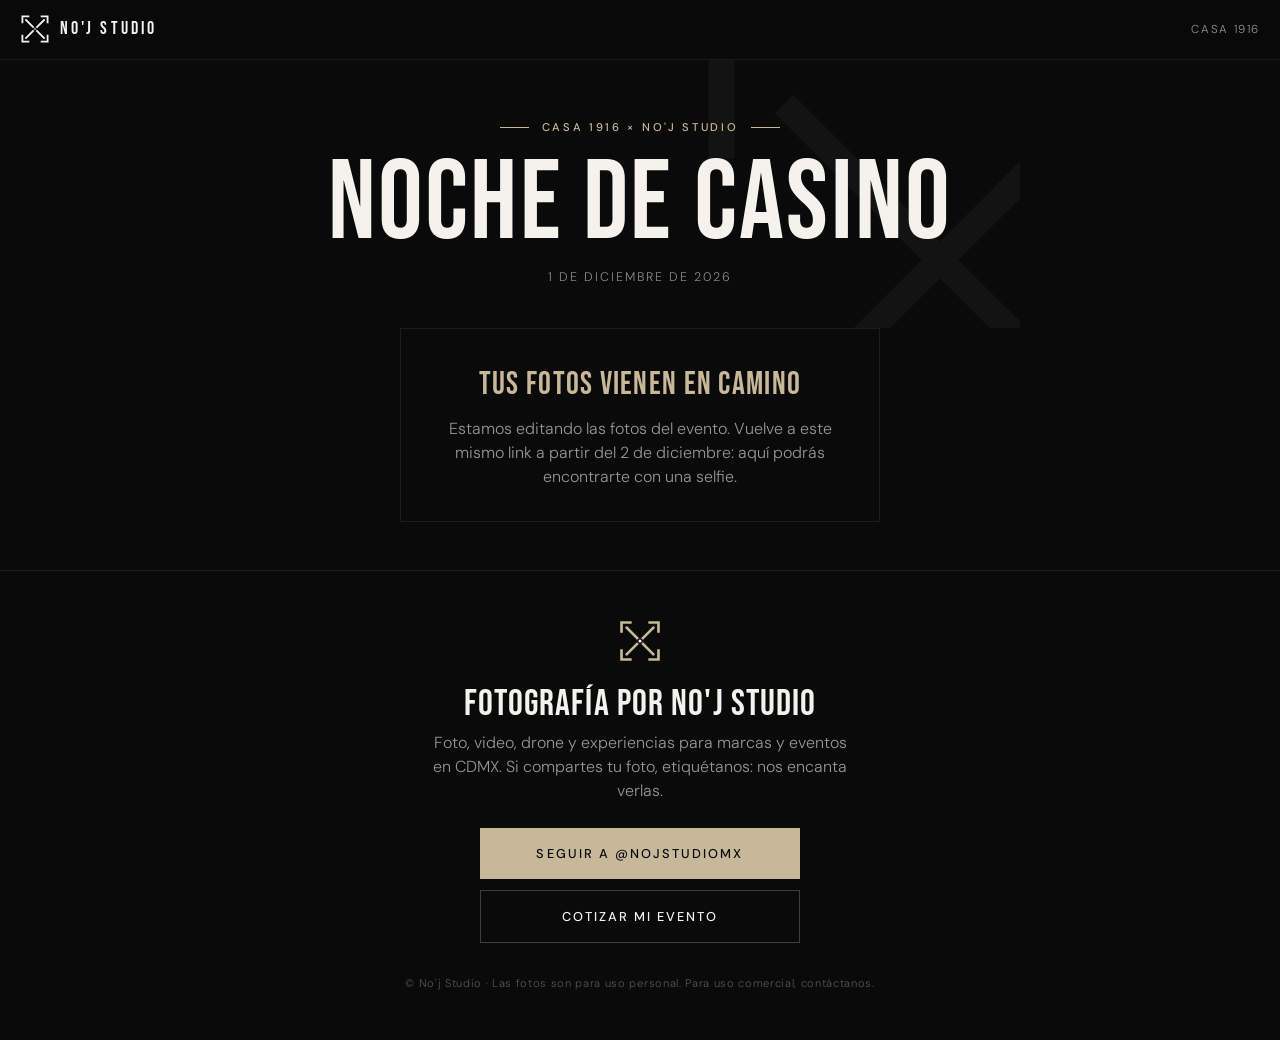
==== casa1916-casino/index.html @ 5e6399d9 "Galería Casa 1916 · Noche de Casino: búsqueda por selfie Co-Authored-By: Claude Opus 5.5 <noreply@an" ====
<!DOCTYPE html>
<html lang="es">
<head>
<meta charset="utf-8">
<meta name="viewport" content="width=device-width,initial-scale=1,viewport-fit=cover">
<meta name="theme-color" content="#0a0a0a">
<meta name="robots" content="noindex">
<title>Casa 1916 · Noche de Casino · Fotos</title>
<meta name="description" content="Encuentra tus fotos del evento con una selfie. Fotografía por No'j Studio.">
<meta property="og:title" content="Casa 1916 · Noche de Casino — Encuentra tus fotos">
<meta property="og:description" content="Tómate una selfie y descarga todas las fotos donde apareces.">
<link rel="stylesheet" href="../_lib/fonts/fonts.css">
<script src="config.js"></script>
<style>
:root{--black:#0a0a0a;--white:#f4f2ed;--gray:#8a8a8a;--dim:rgba(244,242,237,.6);--accent:#6fbdaa;--accent2:#c8b89a;--line:rgba(255,255,255,.08)}
*{box-sizing:border-box;margin:0;padding:0;-webkit-tap-highlight-color:transparent}
html{scroll-behavior:smooth}
body{background:var(--black);color:var(--white);font-family:'DM Sans',sans-serif;font-weight:300;line-height:1.5;min-height:100vh;overflow-x:hidden}
a{color:inherit}
.bebas{font-family:'Bebas Neue',sans-serif;font-weight:400}
nav{position:sticky;top:0;z-index:20;display:flex;align-items:center;justify-content:space-between;padding:.9rem 1.25rem;padding-top:max(.9rem,env(safe-area-inset-top));background:rgba(10,10,10,.86);backdrop-filter:blur(12px);-webkit-backdrop-filter:blur(12px);border-bottom:1px solid var(--line)}
.marca{display:flex;align-items:center;gap:.6rem;text-decoration:none}
.marca b{font-family:'Bebas Neue';font-weight:400;font-size:1.1rem;letter-spacing:.18em}
.cliente{display:flex;align-items:center;gap:.55rem;color:var(--dim);font-size:.72rem;letter-spacing:.14em;text-transform:uppercase;max-width:50%}
.cliente img{max-height:28px;max-width:120px;object-fit:contain}
.cliente span{white-space:nowrap;overflow:hidden;text-overflow:ellipsis}

/* HERO */
.hero{position:relative;padding:3.2rem 1.4rem 2.6rem;max-width:760px;margin:0 auto;text-align:center}
.marcas-agua{position:absolute;inset:0;overflow:hidden;pointer-events:none;z-index:-1}
.marcas-agua svg{position:absolute;width:520px;right:-180px;top:-60px;opacity:.035}
.eyebrow{display:inline-flex;align-items:center;gap:.8rem;color:var(--accent);font-size:.7rem;font-weight:500;letter-spacing:.24em;text-transform:uppercase}
.eyebrow::before,.eyebrow::after{content:'';width:1.8rem;height:1px;background:var(--accent)}
h1{font-family:'Bebas Neue';font-weight:400;font-size:clamp(3.4rem,15vw,7rem);line-height:.92;letter-spacing:.02em;margin:1.1rem 0 .7rem}
.meta{color:var(--gray);font-size:.78rem;letter-spacing:.16em;text-transform:uppercase}
.sub{font-size:1.08rem;color:var(--dim);margin:1.8rem auto 1.6rem;max-width:430px}
.acciones{display:flex;flex-direction:column;gap:.7rem;max-width:360px;margin:0 auto}
.btn{appearance:none;border:0;cursor:pointer;display:flex;align-items:center;justify-content:center;gap:.6rem;padding:1.05rem 1.4rem;font:500 .8rem 'DM Sans';letter-spacing:.16em;text-transform:uppercase;text-decoration:none;transition:background .2s,opacity .2s}
.btn-p{background:var(--accent);color:var(--black)}
.btn-p:active{opacity:.85}
.btn-s{background:transparent;color:var(--white);border:1px solid rgba(244,242,237,.22)}
.btn svg{width:18px;height:18px;flex:none}
.privado{display:flex;gap:.5rem;justify-content:center;align-items:flex-start;color:var(--gray);font-size:.76rem;margin:1.2rem auto 0;max-width:300px;text-align:left}.privado svg{flex:none;margin-top:3px}
.ver-todas{display:inline-block;margin-top:1.6rem;color:var(--dim);font-size:.78rem;letter-spacing:.14em;text-transform:uppercase;text-decoration:none;border-bottom:1px solid rgba(244,242,237,.25);padding-bottom:2px}

/* ESPERA */
.espera{max-width:480px;margin:0 auto 3rem;padding:2rem 1.6rem;border:1px solid var(--line);text-align:center}
.espera .bebas{font-size:2rem;letter-spacing:.04em;color:var(--accent)}
.espera p{color:var(--dim);margin-top:.5rem}

/* ESTADO */
.estado{display:none;flex-direction:column;align-items:center;gap:1.1rem;padding:3rem 1.4rem;text-align:center}
.estado.on{display:flex}
.estado img{width:120px;height:120px;object-fit:cover;border-radius:50%;border:1px solid var(--line)}
.scan{position:relative;width:120px;height:120px}
.scan::after{content:'';position:absolute;left:-6px;right:-6px;height:2px;background:var(--accent);box-shadow:0 0 14px var(--accent);animation:scan 1.4s ease-in-out infinite alternate;top:0}
@keyframes scan{to{top:100%}}
.estado p{color:var(--dim);font-size:.92rem}

/* SECCIONES / GRID */
section.bloque{padding:2rem 0 2.6rem;border-top:1px solid var(--line)}
.cab{display:flex;justify-content:space-between;align-items:flex-end;gap:1rem;padding:0 1.25rem 1.1rem;max-width:1400px;margin:0 auto}
.cab h2{font-family:'Bebas Neue';font-weight:400;font-size:2.2rem;letter-spacing:.03em;line-height:1}
.cab small{display:block;color:var(--gray);font-size:.72rem;letter-spacing:.16em;text-transform:uppercase;margin-bottom:.35rem}
.grid{display:grid;grid-template-columns:repeat(2,1fr);gap:3px;max-width:1400px;margin:0 auto}
@media(min-width:700px){.grid{grid-template-columns:repeat(3,1fr)}}
@media(min-width:1050px){.grid{grid-template-columns:repeat(4,1fr);padding:0 1.25rem}}
.grid button{position:relative;border:0;padding:0;background:#151515;aspect-ratio:4/5;overflow:hidden;cursor:zoom-in;display:block}
.grid img{width:100%;height:100%;object-fit:cover;display:block;opacity:0;transition:opacity .4s,transform .6s}
.grid img.ok{opacity:1}
.grid button:hover img{transform:scale(1.03)}
.pie-res{display:flex;flex-wrap:wrap;gap:.7rem;justify-content:center;padding:1.4rem 1.25rem 0}
.pie-res .btn{min-width:220px}
.vacio{padding:1rem 1.4rem 0;max-width:520px;margin:0 auto;text-align:center;color:var(--dim)}
.vacio ul{list-style:none;margin:1rem 0 1.4rem;color:var(--gray);font-size:.9rem}
.vacio li::before{content:'— ';color:var(--accent)}
#mas{display:block;margin:1.4rem auto 0}

/* LIGHTBOX */
.lb{position:fixed;inset:0;z-index:50;background:#060606;display:none;flex-direction:column}
.lb.on{display:flex}
.lb-top{display:flex;justify-content:space-between;align-items:center;padding:.9rem 1.1rem;padding-top:max(.9rem,env(safe-area-inset-top));color:var(--gray);font-size:.75rem;letter-spacing:.16em}
.lb-x{background:none;border:0;color:var(--white);font-size:1.9rem;line-height:1;cursor:pointer;padding:.2rem .5rem}
.lb-img{flex:1;display:flex;align-items:center;justify-content:center;min-height:0;position:relative;touch-action:pan-y}
.lb-img img{max-width:100%;max-height:100%;object-fit:contain;user-select:none;-webkit-user-drag:none}
.lb-nav{position:absolute;top:50%;transform:translateY(-50%);background:rgba(0,0,0,.4);border:0;color:var(--white);width:46px;height:64px;font-size:1.6rem;cursor:pointer;display:none}
@media(hover:hover){.lb-nav{display:block}}
.lb-prev{left:0}.lb-next{right:0}
.lb-bot{display:flex;gap:.6rem;padding:1rem 1.1rem;padding-bottom:max(1rem,env(safe-area-inset-bottom));justify-content:center}
.lb-bot .btn{flex:1;max-width:260px}

/* FOOTER */
footer{border-top:1px solid var(--line);padding:3rem 1.4rem calc(3rem + env(safe-area-inset-bottom));text-align:center}
footer .bebas{font-size:2.3rem;letter-spacing:.03em;line-height:1;margin:1rem 0 .5rem}
footer p{color:var(--dim);max-width:420px;margin:0 auto 1.6rem}
footer .acciones{max-width:320px}
footer .legal{color:#555;font-size:.7rem;margin-top:2rem;letter-spacing:.06em}

.toast{position:fixed;left:50%;bottom:calc(1.2rem + env(safe-area-inset-bottom));transform:translate(-50%,calc(100% + 4rem));visibility:hidden;background:var(--white);color:var(--black);padding:.85rem 1.2rem;font-size:.86rem;z-index:60;transition:transform .35s;max-width:calc(100% - 2rem);text-align:center;box-shadow:0 8px 30px rgba(0,0,0,.4)}
.toast.on{transform:translate(-50%,0);visibility:visible}
[hidden]{display:none!important}
</style>
</head>
<body>

<nav>
  <a class="marca" id="lnkSitio" href="#">
    <svg width="30" height="30" viewBox="0 0 100 100" aria-hidden="true"><g stroke="#f4f2ed" stroke-width="6" stroke-linecap="square" fill="none"><polyline points="8,28 8,8 28,8"/><polyline points="72,8 92,8 92,28"/><polyline points="92,72 92,92 72,92"/><polyline points="28,92 8,92 8,72"/></g><line x1="20" y1="20" x2="80" y2="80" stroke="#f4f2ed" stroke-width="6" stroke-linecap="square"/><line x1="80" y1="20" x2="20" y2="80" stroke="#f4f2ed" stroke-width="6" stroke-linecap="square"/><circle cx="50" cy="50" r="6.5" fill="#0a0a0a"/><circle cx="50" cy="50" r="3.5" fill="#6fbdaa"/></svg>
    <b>NO'J STUDIO</b>
  </a>
  <div class="cliente" id="navCliente"></div>
</nav>

<header class="hero" id="inicio">
  <div class="marcas-agua"><svg viewBox="0 0 100 100"><g stroke="#fff" stroke-width="5" stroke-linecap="square" fill="none"><polyline points="8,28 8,8 28,8"/><polyline points="72,8 92,8 92,28"/><polyline points="92,72 92,92 72,92"/><polyline points="28,92 8,92 8,72"/></g><line x1="20" y1="20" x2="80" y2="80" stroke="#fff" stroke-width="5"/><line x1="80" y1="20" x2="20" y2="80" stroke="#fff" stroke-width="5"/></svg></div>
  <div class="eyebrow" id="eyebrow">Galería del evento</div>
  <h1 id="titulo">Alfombra Roja</h1>
  <div class="meta" id="meta"></div>

  <div id="bloqueBuscar">
    <p class="sub">Tómate una selfie y te mostramos todas las fotos donde apareces, listas para guardar.</p>
    <div class="acciones">
      <button class="btn btn-p" id="btnSelfie">
        <svg viewBox="0 0 24 24" fill="none" stroke="currentColor" stroke-width="1.8"><path d="M23 19a2 2 0 01-2 2H3a2 2 0 01-2-2V8a2 2 0 012-2h4l2-3h6l2 3h4a2 2 0 012 2z"/><circle cx="12" cy="13" r="4"/></svg>
        Tomarme una selfie
      </button>
      <button class="btn btn-s" id="btnSubir">Subir una foto mía</button>
    </div>
    <input type="file" id="inSelfie" accept="image/*" capture="user" hidden>
    <input type="file" id="inSubir" accept="image/*" hidden>
    <div class="privado">
      <svg width="14" height="14" viewBox="0 0 24 24" fill="none" stroke="currentColor" stroke-width="2"><rect x="3" y="11" width="18" height="11" rx="2"/><path d="M7 11V7a5 5 0 0110 0v4"/></svg>
      Tu selfie se analiza en tu teléfono. No se sube ni se guarda.
    </div>
    <a class="ver-todas" href="#todas" id="lnkTodas">Ver todas las fotos</a>
  </div>
</header>

<div class="espera" id="espera" hidden>
  <div class="bebas">Tus fotos vienen en camino</div>
  <p id="esperaTxt">Estamos editando las fotos del evento. Vuelve a este mismo link a partir del día indicado: aquí podrás encontrarte con una selfie.</p>
</div>

<div class="estado" id="estado">
  <div class="scan"><img id="miniSelfie" alt=""></div>
  <p id="estadoTxt">Cargando…</p>
</div>

<section class="bloque" id="resultados" hidden>
  <div class="cab"><div><small id="resSub">Resultado</small><h2 id="resTit">Tus fotos</h2></div></div>
  <div class="grid" id="gridRes"></div>
  <div class="vacio" id="resVacio" hidden>
    <p>No encontramos coincidencias claras. Prueba otra selfie:</p>
    <ul><li>De frente y con buena luz</li><li>Sin lentes de sol ni cubrebocas</li><li>Solo tu cara, sin otras personas</li></ul>
  </div>
  <div class="pie-res">
    <button class="btn btn-p" id="btnTodasMias" hidden>Guardar todas mis fotos</button>
    <button class="btn btn-s" id="btnOtra">Probar con otra selfie</button>
  </div>
  <div id="bloquePosibles" hidden style="margin-top:2.6rem">
    <div class="cab"><div><small>Revisa estas también</small><h2>¿También eres tú?</h2></div></div>
    <div class="grid" id="gridPos"></div>
  </div>
</section>

<section class="bloque" id="todas" hidden>
  <div class="cab"><div><small id="todasSub">Galería completa</small><h2>Todas las fotos</h2></div></div>
  <div class="grid" id="gridTodas"></div>
  <button class="btn btn-s" id="mas" hidden>Cargar más</button>
</section>

<footer>
  <svg width="44" height="44" viewBox="0 0 100 100" aria-hidden="true"><g style="stroke:var(--accent)" stroke-width="6" stroke-linecap="square" fill="none"><polyline points="8,28 8,8 28,8"/><polyline points="72,8 92,8 92,28"/><polyline points="92,72 92,92 72,92"/><polyline points="28,92 8,92 8,72"/></g><line x1="20" y1="20" x2="80" y2="80" style="stroke:var(--accent)" stroke-width="6" stroke-linecap="square"/><line x1="80" y1="20" x2="20" y2="80" style="stroke:var(--accent)" stroke-width="6" stroke-linecap="square"/><circle cx="50" cy="50" r="6.5" fill="#0a0a0a"/><circle cx="50" cy="50" r="3.5" fill="#f4f2ed"/></svg>
  <div class="bebas">Fotografía por No'j Studio</div>
  <p>Foto, video, drone y experiencias para marcas y eventos en CDMX. Si compartes tu foto, etiquétanos: nos encanta verlas.</p>
  <div class="acciones">
    <a class="btn btn-p" id="lnkIg" target="_blank" rel="noopener">Seguir en Instagram</a>
    <a class="btn btn-s" id="lnkWa" target="_blank" rel="noopener">Cotizar mi evento</a>
  </div>
  <div class="legal">© No'j Studio · Las fotos son para uso personal. Para uso comercial, contáctanos.</div>
</footer>

<div class="lb" id="lb" role="dialog" aria-modal="true">
  <div class="lb-top"><span id="lbCont"></span><button class="lb-x" id="lbX" aria-label="Cerrar">×</button></div>
  <div class="lb-img" id="lbArea">
    <img id="lbImg" alt="">
    <button class="lb-nav lb-prev" id="lbPrev" aria-label="Anterior">‹</button>
    <button class="lb-nav lb-next" id="lbNext" aria-label="Siguiente">›</button>
  </div>
  <div class="lb-bot">
    <button class="btn btn-p" id="lbGuardar">
      <svg viewBox="0 0 24 24" fill="none" stroke="currentColor" stroke-width="1.8"><path d="M21 15v4a2 2 0 01-2 2H5a2 2 0 01-2-2v-4"/><polyline points="7 10 12 15 17 10"/><line x1="12" y1="15" x2="12" y2="3"/></svg>
      Guardar foto
    </button>
  </div>
</div>

<div class="toast" id="toast"></div>

<script src="../_lib/face-api.js" defer></script>
<script src="../_lib/rostros.js" defer></script>
<script>
const C = window.GALERIA || {};
const $ = id => document.getElementById(id);
let FOTOS = [], ROSTROS = null, lista = [], pos = 0;
const blobs = new Map();
const esMovil = /Android|iPhone|iPad|iPod/i.test(navigator.userAgent) || (navigator.maxTouchPoints > 1 && /Mac/.test(navigator.userAgent));

/* ---------- Marca ---------- */
if (C.acento) { document.documentElement.style.setProperty('--accent', C.acento); }
document.title = `${C.evento || 'Galería'} · Fotos · No'j Studio`;
$('titulo').textContent = C.evento || 'Galería';
$('eyebrow').textContent = C.cliente ? `${C.cliente} × No'j Studio` : "Galería · No'j Studio";
$('meta').textContent = [C.fecha, C.lugar, C.hashtag].filter(Boolean).join('  ·  ');
$('navCliente').innerHTML = C.logoCliente ? `<img src="${C.logoCliente}" alt="${C.cliente || ''}">` : `<span>${C.cliente || ''}</span>`;
$('lnkSitio').href = C.sitio || '#';
$('lnkIg').href = `https://instagram.com/${C.instagram || 'nojstudiomx'}`;
$('lnkIg').textContent = `Seguir a @${C.instagram || 'nojstudiomx'}`;
$('lnkWa').href = `https://wa.me/${C.whatsapp || ''}?text=${encodeURIComponent(`Hola No'j, vi la galería de ${C.evento || 'un evento'} y quiero cotizar cobertura para mi evento.`)}`;
if (C.disponibleDesde) $('esperaTxt').textContent = `Estamos editando las fotos del evento. Vuelve a este mismo link a partir del ${C.disponibleDesde}: aquí podrás encontrarte con una selfie.`;

const url = f => 'fotos/web/' + f.f, mini = f => 'fotos/thumb/' + f.f;
function toast(t, ms = 3800) { const e = $('toast'); e.textContent = t; e.classList.add('on'); clearTimeout(e._t); e._t = setTimeout(() => e.classList.remove('on'), ms); }

/* ---------- Datos ---------- */
fetch('data/fotos.json', { cache: 'no-cache' }).then(r => r.ok ? r.json() : { fotos: [] }).catch(() => ({ fotos: [] })).then(d => {
  FOTOS = (d.fotos || []).map((f, i) => ({ ...f, i }));
  FOTOS.sort((a, b) => a.f.localeCompare(b.f, undefined, { numeric: true }));
  if (!FOTOS.length) { $('bloqueBuscar').hidden = true; $('espera').hidden = false; return; }
  $('todasSub').textContent = `${FOTOS.length} fotos`;
  $('lnkTodas').textContent = `Ver todas las fotos (${FOTOS.length})`;
  $('todas').hidden = false; pintarTodas();
  // precarga en segundo plano del índice y modelos para que la búsqueda sea inmediata
  const pre = () => { cargarRostros(); window.Rostros && Rostros.cargar(['tinyFaceDetector', 'faceLandmark68Net', 'faceRecognitionNet']).catch(() => {}); };
  window.requestIdleCallback ? requestIdleCallback(pre, { timeout: 3000 }) : setTimeout(pre, 1500);
});
let _rost;
function cargarRostros() {
  return _rost ||= fetch('data/rostros.json', { cache: 'no-cache' }).then(r => r.json()).then(d => {
    ROSTROS = d.rostros.map(([i, b]) => [i, Rostros.decodificar(b, d.escala)]); return ROSTROS;
  });
}

/* ---------- Grids ---------- */
function celda(f, coleccion, k, ansioso) {
  const b = document.createElement('button');
  b.setAttribute('aria-label', 'Ver foto');
  const im = new Image(); im.loading = ansioso ? 'eager' : 'lazy'; im.decoding = 'async'; im.alt = '';
  im.onload = () => im.classList.add('ok'); im.src = mini(f);
  b.append(im); b.onclick = () => abrir(coleccion, k); return b;
}
let pintadas = 0; const LOTE = 40;
function pintarTodas() {
  const g = $('gridTodas'), hasta = Math.min(FOTOS.length, pintadas + LOTE);
  for (let k = pintadas; k < hasta; k++) g.append(celda(FOTOS[k], FOTOS, k));
  pintadas = hasta; $('mas').hidden = pintadas >= FOTOS.length;
}
$('mas').onclick = pintarTodas;
new IntersectionObserver(e => { if (e[0].isIntersecting && pintadas && pintadas < FOTOS.length) pintarTodas(); }, { rootMargin: '800px' }).observe($('mas'));

/* ---------- Selfie ---------- */
$('btnSelfie').onclick = () => $('inSelfie').click();
$('btnSubir').onclick = () => $('inSubir').click();
$('btnOtra').onclick = () => $('inSelfie').click();
$('inSelfie').onchange = e => buscar(e.target.files[0], e.target);
$('inSubir').onchange = e => buscar(e.target.files[0], e.target);

async function buscar(archivo, input) {
  if (!archivo) return;
  input.value = '';
  $('resultados').hidden = true; $('estado').classList.add('on');
  $('miniSelfie').src = URL.createObjectURL(archivo);
  const txt = t => $('estadoTxt').textContent = t;
  $('estado').scrollIntoView({ behavior: 'smooth', block: 'center' });
  try {
    while (!window.Rostros || !window.faceapi) await new Promise(r => setTimeout(r, 100));
    const canvas = await Rostros.aCanvas(archivo, 1024);
    const [descs] = await Promise.all([Rostros.rostroDeSelfie(canvas, txt), cargarRostros()]);
    if (!descs) { $('estado').classList.remove('on'); toast('No detectamos un rostro. Intenta de frente y con buena luz.', 5000); return; }
    txt(`Buscando entre ${FOTOS.length} fotos…`);
    const mejor = new Map();
    for (const [i, d] of ROSTROS) { const dist = Math.min(...descs.map(q => Rostros.distancia(q, d))); if (!mejor.has(i) || dist < mejor.get(i)) mejor.set(i, dist); }
    const porIdx = new Map(FOTOS.map(f => [f.i, f]));
    const orden = [...mejor].filter(([i]) => porIdx.has(i)).sort((a, b) => a[1] - b[1]);
    const mias = orden.filter(([, d]) => d < (C.umbral || 0.45)).map(([i]) => porIdx.get(i));
    let posibles = orden.filter(([, d]) => d >= (C.umbral || 0.45) && d < (C.umbralPosible || 0.53)).slice(0, 24);
    // si no hubo coincidencias claras, sugerimos las más parecidas (pose difícil, ojos cerrados, etc.)
    if (!mias.length && !posibles.length) posibles = orden.filter(([, d]) => d < 0.62).slice(0, 8);
    posibles = posibles.map(([i]) => porIdx.get(i));
    mostrar(mias, posibles);
  } catch (e) {
    console.error(e); $('estado').classList.remove('on');
    toast('Algo falló al analizar la foto. Intenta de nuevo.', 5000);
  }
}
let MIAS = [], POS = [];
function mostrar(mias, posibles) {
  MIAS = mias; POS = posibles;
  $('estado').classList.remove('on'); $('resultados').hidden = false;
  $('resTit').textContent = mias.length ? (mias.length === 1 ? 'Encontramos 1 foto tuya' : `Encontramos ${mias.length} fotos tuyas`) : 'Sin coincidencias claras';
  $('resSub').textContent = C.evento || 'Resultado';
  const g = $('gridRes'); g.innerHTML = ''; mias.forEach((f, k) => g.append(celda(f, MIAS, k, true)));
  const gp = $('gridPos'); gp.innerHTML = ''; posibles.forEach((f, k) => gp.append(celda(f, POS, k, true)));
  $('bloquePosibles').hidden = !posibles.length;
  $('resVacio').hidden = !!mias.length;
  $('btnTodasMias').hidden = mias.length < 2;
  $('btnTodasMias').textContent = `Guardar mis ${mias.length} fotos`;
  mias.slice(0, 12).forEach(precargar);
  $('resultados').scrollIntoView({ behavior: 'smooth' });
}

/* ---------- Guardar / compartir ---------- */
function nombre(f) { return `${C.prefijoArchivo || 'noj'}-${f.f}`; }
function precargar(f) {
  if (!blobs.has(f.f)) blobs.set(f.f, fetch(url(f)).then(r => r.blob()).then(b => new File([b], nombre(f), { type: 'image/jpeg' })).catch(e => { blobs.delete(f.f); throw e; }));
  return blobs.get(f.f);
}
async function guardar(fs) {
  const archivos = await Promise.all(fs.map(precargar));
  if (esMovil && navigator.canShare && navigator.canShare({ files: archivos })) {
    try {
      await navigator.share({ files: archivos });
      gracias(); return;
    } catch (e) {
      if (e.name === 'AbortError') return;
      if (e.name === 'NotAllowedError') { toast('Listo para guardar: toca el botón otra vez.'); return; }
    }
  }
  for (const a of archivos) {
    const l = document.createElement('a'); l.href = URL.createObjectURL(a); l.download = a.name;
    document.body.append(l); l.click(); l.remove();
    await new Promise(r => setTimeout(r, 350));
  }
  gracias();
}
function gracias() { toast(`¡Listo! Si la subes, etiqueta a @${C.instagram || 'nojstudiomx'} ✦`, 4500); }
$('btnTodasMias').onclick = () => guardar(MIAS);
$('lbGuardar').onclick = () => guardar([lista[pos]]);

/* ---------- Lightbox ---------- */
function abrir(col, k) { lista = col; pos = k; $('lb').classList.add('on'); document.body.style.overflow = 'hidden'; ver(); history.pushState({ lb: 1 }, ''); }
function cerrar(desdeHist) { if (!$('lb').classList.contains('on')) return; $('lb').classList.remove('on'); document.body.style.overflow = ''; if (!desdeHist) history.back(); }
function ver() {
  const f = lista[pos]; $('lbImg').src = mini(f);
  const full = new Image(); full.onload = () => { if (lista[pos] === f) $('lbImg').src = full.src; }; full.src = url(f);
  $('lbCont').textContent = `${pos + 1} / ${lista.length}`;
  precargar(f); [pos + 1, pos - 1].forEach(k => { if (lista[k]) new Image().src = mini(lista[k]); });
}
function mover(d) { const n = pos + d; if (n >= 0 && n < lista.length) { pos = n; ver(); } }
$('lbX').onclick = () => cerrar(); $('lbPrev').onclick = () => mover(-1); $('lbNext').onclick = () => mover(1);
window.addEventListener('popstate', () => cerrar(true));
document.addEventListener('keydown', e => { if (!$('lb').classList.contains('on')) return; if (e.key === 'Escape') cerrar(); if (e.key === 'ArrowRight') mover(1); if (e.key === 'ArrowLeft') mover(-1); });
let x0 = null;
$('lbArea').addEventListener('touchstart', e => x0 = e.touches[0].clientX, { passive: true });
$('lbArea').addEventListener('touchend', e => { if (x0 === null) return; const dx = e.changedTouches[0].clientX - x0; if (Math.abs(dx) > 50) mover(dx < 0 ? 1 : -1); x0 = null; });
</script>
</body>
</html>
---- _lib/fonts/fonts.css ----
@font-face{font-family:'Bebas Neue';font-style:normal;font-weight:400;font-display:swap;src:url(bebas-neue-latin-400-normal.woff2) format('woff2')}
@font-face{font-family:'DM Sans';font-style:normal;font-weight:300;font-display:swap;src:url(dm-sans-latin-300-normal.woff2) format('woff2')}
@font-face{font-family:'DM Sans';font-style:normal;font-weight:400;font-display:swap;src:url(dm-sans-latin-400-normal.woff2) format('woff2')}
@font-face{font-family:'DM Sans';font-style:normal;font-weight:500;font-display:swap;src:url(dm-sans-latin-500-normal.woff2) format('woff2')}
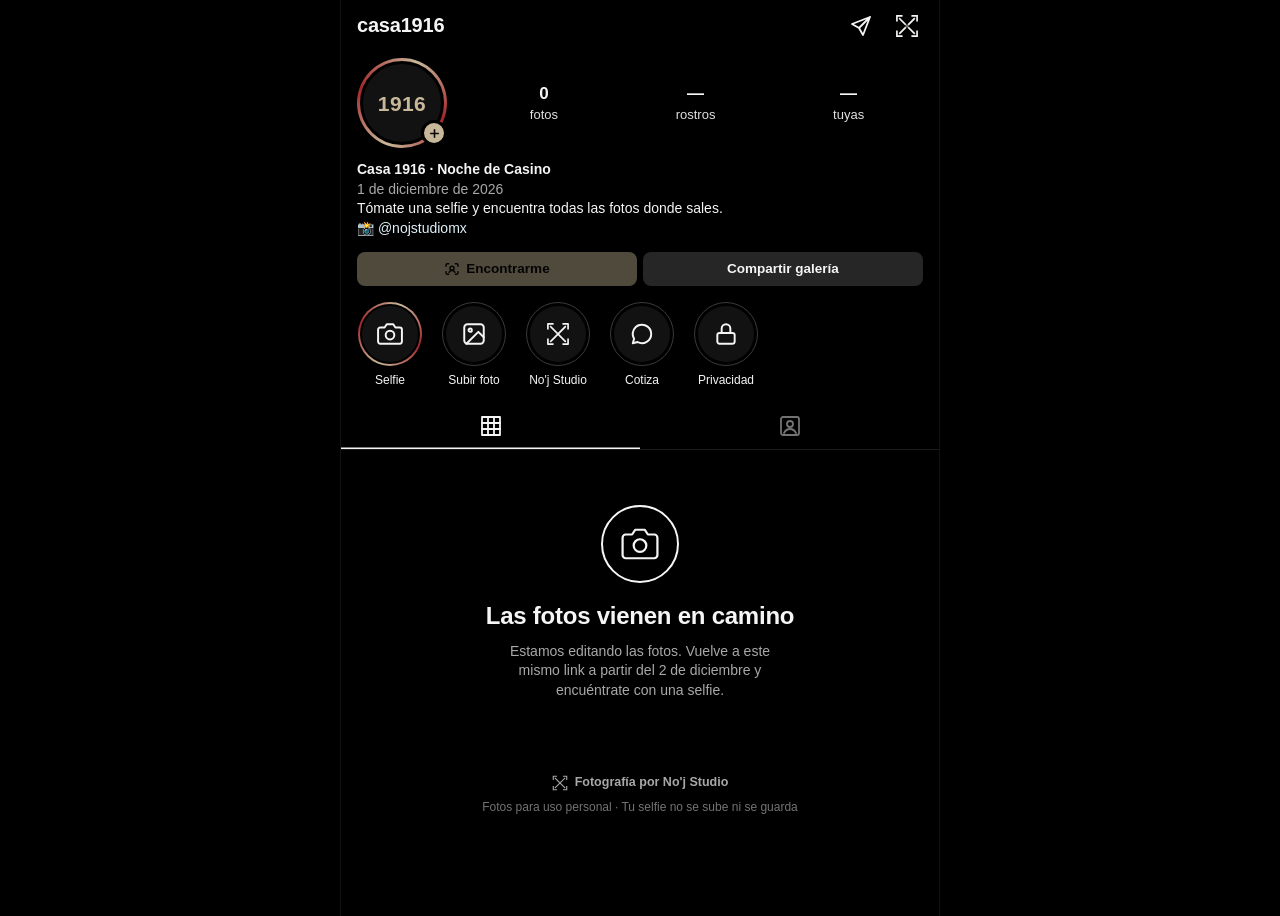
==== commit cf6d13d3: "Galería: rediseño estilo app (perfil, grid, pestaña Tú, feed de publicaciones) Co-Authored-By: Claud" ====
--- a/casa1916-casino/index.html
+++ b/casa1916-casino/index.html
@@ -3,196 +3,260 @@
 <head>
 <meta charset="utf-8">
 <meta name="viewport" content="width=device-width,initial-scale=1,viewport-fit=cover">
-<meta name="theme-color" content="#0a0a0a">
+<meta name="theme-color" content="#000000">
 <meta name="robots" content="noindex">
-<title>Casa 1916 · Noche de Casino · Fotos</title>
-<meta name="description" content="Encuentra tus fotos del evento con una selfie. Fotografía por No'j Studio.">
-<meta property="og:title" content="Casa 1916 · Noche de Casino — Encuentra tus fotos">
-<meta property="og:description" content="Tómate una selfie y descarga todas las fotos donde apareces.">
-<link rel="stylesheet" href="../_lib/fonts/fonts.css">
+<title>Fotos del evento</title>
+<meta property="og:title" content="Encuentra tus fotos del evento">
+<meta property="og:description" content="Tómate una selfie y descarga todas las fotos donde apareces. Fotografía por No'j Studio.">
 <script src="config.js"></script>
 <style>
-:root{--black:#0a0a0a;--white:#f4f2ed;--gray:#8a8a8a;--dim:rgba(244,242,237,.6);--accent:#6fbdaa;--accent2:#c8b89a;--line:rgba(255,255,255,.08)}
+:root{--bg:#000;--fg:#f5f5f5;--fg2:#a8a8a8;--fg3:#737373;--line:#262626;--btn:#262626;--btn-h:#363636;--accent:#c8b89a;--accent2:#a3262a;--ink:#0a0a0a;--safe-b:env(safe-area-inset-bottom)}
 *{box-sizing:border-box;margin:0;padding:0;-webkit-tap-highlight-color:transparent}
-html{scroll-behavior:smooth}
-body{background:var(--black);color:var(--white);font-family:'DM Sans',sans-serif;font-weight:300;line-height:1.5;min-height:100vh;overflow-x:hidden}
-a{color:inherit}
-.bebas{font-family:'Bebas Neue',sans-serif;font-weight:400}
-nav{position:sticky;top:0;z-index:20;display:flex;align-items:center;justify-content:space-between;padding:.9rem 1.25rem;padding-top:max(.9rem,env(safe-area-inset-top));background:rgba(10,10,10,.86);backdrop-filter:blur(12px);-webkit-backdrop-filter:blur(12px);border-bottom:1px solid var(--line)}
-.marca{display:flex;align-items:center;gap:.6rem;text-decoration:none}
-.marca b{font-family:'Bebas Neue';font-weight:400;font-size:1.1rem;letter-spacing:.18em}
-.cliente{display:flex;align-items:center;gap:.55rem;color:var(--dim);font-size:.72rem;letter-spacing:.14em;text-transform:uppercase;max-width:50%}
-.cliente img{max-height:28px;max-width:120px;object-fit:contain}
-.cliente span{white-space:nowrap;overflow:hidden;text-overflow:ellipsis}
-
-/* HERO */
-.hero{position:relative;padding:3.2rem 1.4rem 2.6rem;max-width:760px;margin:0 auto;text-align:center}
-.marcas-agua{position:absolute;inset:0;overflow:hidden;pointer-events:none;z-index:-1}
-.marcas-agua svg{position:absolute;width:520px;right:-180px;top:-60px;opacity:.035}
-.eyebrow{display:inline-flex;align-items:center;gap:.8rem;color:var(--accent);font-size:.7rem;font-weight:500;letter-spacing:.24em;text-transform:uppercase}
-.eyebrow::before,.eyebrow::after{content:'';width:1.8rem;height:1px;background:var(--accent)}
-h1{font-family:'Bebas Neue';font-weight:400;font-size:clamp(3.4rem,15vw,7rem);line-height:.92;letter-spacing:.02em;margin:1.1rem 0 .7rem}
-.meta{color:var(--gray);font-size:.78rem;letter-spacing:.16em;text-transform:uppercase}
-.sub{font-size:1.08rem;color:var(--dim);margin:1.8rem auto 1.6rem;max-width:430px}
-.acciones{display:flex;flex-direction:column;gap:.7rem;max-width:360px;margin:0 auto}
-.btn{appearance:none;border:0;cursor:pointer;display:flex;align-items:center;justify-content:center;gap:.6rem;padding:1.05rem 1.4rem;font:500 .8rem 'DM Sans';letter-spacing:.16em;text-transform:uppercase;text-decoration:none;transition:background .2s,opacity .2s}
-.btn-p{background:var(--accent);color:var(--black)}
-.btn-p:active{opacity:.85}
-.btn-s{background:transparent;color:var(--white);border:1px solid rgba(244,242,237,.22)}
-.btn svg{width:18px;height:18px;flex:none}
-.privado{display:flex;gap:.5rem;justify-content:center;align-items:flex-start;color:var(--gray);font-size:.76rem;margin:1.2rem auto 0;max-width:300px;text-align:left}.privado svg{flex:none;margin-top:3px}
-.ver-todas{display:inline-block;margin-top:1.6rem;color:var(--dim);font-size:.78rem;letter-spacing:.14em;text-transform:uppercase;text-decoration:none;border-bottom:1px solid rgba(244,242,237,.25);padding-bottom:2px}
-
-/* ESPERA */
-.espera{max-width:480px;margin:0 auto 3rem;padding:2rem 1.6rem;border:1px solid var(--line);text-align:center}
-.espera .bebas{font-size:2rem;letter-spacing:.04em;color:var(--accent)}
-.espera p{color:var(--dim);margin-top:.5rem}
-
-/* ESTADO */
-.estado{display:none;flex-direction:column;align-items:center;gap:1.1rem;padding:3rem 1.4rem;text-align:center}
-.estado.on{display:flex}
-.estado img{width:120px;height:120px;object-fit:cover;border-radius:50%;border:1px solid var(--line)}
-.scan{position:relative;width:120px;height:120px}
-.scan::after{content:'';position:absolute;left:-6px;right:-6px;height:2px;background:var(--accent);box-shadow:0 0 14px var(--accent);animation:scan 1.4s ease-in-out infinite alternate;top:0}
-@keyframes scan{to{top:100%}}
-.estado p{color:var(--dim);font-size:.92rem}
-
-/* SECCIONES / GRID */
-section.bloque{padding:2rem 0 2.6rem;border-top:1px solid var(--line)}
-.cab{display:flex;justify-content:space-between;align-items:flex-end;gap:1rem;padding:0 1.25rem 1.1rem;max-width:1400px;margin:0 auto}
-.cab h2{font-family:'Bebas Neue';font-weight:400;font-size:2.2rem;letter-spacing:.03em;line-height:1}
-.cab small{display:block;color:var(--gray);font-size:.72rem;letter-spacing:.16em;text-transform:uppercase;margin-bottom:.35rem}
-.grid{display:grid;grid-template-columns:repeat(2,1fr);gap:3px;max-width:1400px;margin:0 auto}
-@media(min-width:700px){.grid{grid-template-columns:repeat(3,1fr)}}
-@media(min-width:1050px){.grid{grid-template-columns:repeat(4,1fr);padding:0 1.25rem}}
-.grid button{position:relative;border:0;padding:0;background:#151515;aspect-ratio:4/5;overflow:hidden;cursor:zoom-in;display:block}
-.grid img{width:100%;height:100%;object-fit:cover;display:block;opacity:0;transition:opacity .4s,transform .6s}
-.grid img.ok{opacity:1}
-.grid button:hover img{transform:scale(1.03)}
-.pie-res{display:flex;flex-wrap:wrap;gap:.7rem;justify-content:center;padding:1.4rem 1.25rem 0}
-.pie-res .btn{min-width:220px}
-.vacio{padding:1rem 1.4rem 0;max-width:520px;margin:0 auto;text-align:center;color:var(--dim)}
-.vacio ul{list-style:none;margin:1rem 0 1.4rem;color:var(--gray);font-size:.9rem}
-.vacio li::before{content:'— ';color:var(--accent)}
-#mas{display:block;margin:1.4rem auto 0}
-
-/* LIGHTBOX */
-.lb{position:fixed;inset:0;z-index:50;background:#060606;display:none;flex-direction:column}
-.lb.on{display:flex}
-.lb-top{display:flex;justify-content:space-between;align-items:center;padding:.9rem 1.1rem;padding-top:max(.9rem,env(safe-area-inset-top));color:var(--gray);font-size:.75rem;letter-spacing:.16em}
-.lb-x{background:none;border:0;color:var(--white);font-size:1.9rem;line-height:1;cursor:pointer;padding:.2rem .5rem}
-.lb-img{flex:1;display:flex;align-items:center;justify-content:center;min-height:0;position:relative;touch-action:pan-y}
-.lb-img img{max-width:100%;max-height:100%;object-fit:contain;user-select:none;-webkit-user-drag:none}
-.lb-nav{position:absolute;top:50%;transform:translateY(-50%);background:rgba(0,0,0,.4);border:0;color:var(--white);width:46px;height:64px;font-size:1.6rem;cursor:pointer;display:none}
-@media(hover:hover){.lb-nav{display:block}}
-.lb-prev{left:0}.lb-next{right:0}
-.lb-bot{display:flex;gap:.6rem;padding:1rem 1.1rem;padding-bottom:max(1rem,env(safe-area-inset-bottom));justify-content:center}
-.lb-bot .btn{flex:1;max-width:260px}
-
-/* FOOTER */
-footer{border-top:1px solid var(--line);padding:3rem 1.4rem calc(3rem + env(safe-area-inset-bottom));text-align:center}
-footer .bebas{font-size:2.3rem;letter-spacing:.03em;line-height:1;margin:1rem 0 .5rem}
-footer p{color:var(--dim);max-width:420px;margin:0 auto 1.6rem}
-footer .acciones{max-width:320px}
-footer .legal{color:#555;font-size:.7rem;margin-top:2rem;letter-spacing:.06em}
-
-.toast{position:fixed;left:50%;bottom:calc(1.2rem + env(safe-area-inset-bottom));transform:translate(-50%,calc(100% + 4rem));visibility:hidden;background:var(--white);color:var(--black);padding:.85rem 1.2rem;font-size:.86rem;z-index:60;transition:transform .35s;max-width:calc(100% - 2rem);text-align:center;box-shadow:0 8px 30px rgba(0,0,0,.4)}
-.toast.on{transform:translate(-50%,0);visibility:visible}
+html{background:var(--bg)}
+body{background:var(--bg);color:var(--fg);font:14px/1.38 -apple-system,BlinkMacSystemFont,"SF Pro Text","Segoe UI",Roboto,Helvetica,Arial,sans-serif;-webkit-font-smoothing:antialiased;min-height:100vh}
+button{font:inherit;color:inherit;background:none;border:0;cursor:pointer}
+a{color:inherit;text-decoration:none}
+svg.i{width:24px;height:24px;fill:none;stroke:currentColor;stroke-width:1.8;stroke-linecap:round;stroke-linejoin:round;flex:none}
+.app{max-width:600px;margin:0 auto;min-height:100vh;position:relative;padding-bottom:calc(90px + var(--safe-b))}
 [hidden]{display:none!important}
+
+/* barra superior */
+.top{position:sticky;top:0;z-index:30;height:52px;padding:env(safe-area-inset-top) 12px 0 16px;display:flex;align-items:center;justify-content:space-between;background:rgba(0,0,0,.88);backdrop-filter:blur(16px);-webkit-backdrop-filter:blur(16px)}
+.handle{display:flex;align-items:center;gap:6px;font-weight:700;font-size:20px;letter-spacing:-.01em}
+.verif{width:15px;height:15px;color:var(--accent)}
+.top-r{display:flex;align-items:center;gap:6px}
+.top-r button,.top-r a{width:40px;height:40px;display:flex;align-items:center;justify-content:center}
+.noj-mark{width:24px;height:24px}
+
+/* perfil */
+.perfil{padding:6px 16px 0}
+.fila{display:flex;align-items:center;gap:24px}
+.avatar{position:relative;width:90px;height:90px;border-radius:50%;padding:3px;background:conic-gradient(from 200deg,var(--accent),var(--accent2),var(--accent),var(--accent2),var(--accent));flex:none}
+.av-in{width:100%;height:100%;border-radius:50%;border:3px solid var(--bg);background:#121212;display:flex;align-items:center;justify-content:center;overflow:hidden}
+.av-in img{width:78%;height:78%;object-fit:contain}
+.av-txt{font:700 21px/1 -apple-system,BlinkMacSystemFont,"Segoe UI",Roboto,sans-serif;letter-spacing:.02em;color:var(--accent)}
+.av-plus{position:absolute;right:0;bottom:2px;width:26px;height:26px;border-radius:50%;background:var(--accent);color:var(--ink);border:3px solid var(--bg);display:flex;align-items:center;justify-content:center}
+.av-plus svg{width:13px;height:13px;stroke-width:3}
+.stats{flex:1;display:flex;justify-content:space-around;text-align:center;font-size:13px;color:#e0e0e0}
+.stats b{display:block;font-size:17px;font-weight:700;color:var(--fg)}
+.bio{padding:12px 0 0;font-size:14px;line-height:1.4}
+.bio b{font-weight:600}
+.bio .cat{color:var(--fg2)}
+.bio a{color:#e0f1f9;font-weight:500}
+.botones{display:grid;grid-template-columns:1fr 1fr;gap:6px;margin-top:14px}
+.b{display:flex;align-items:center;justify-content:center;gap:6px;height:34px;border-radius:8px;background:var(--btn);font-weight:600;font-size:13.5px;transition:background .15s}
+.b:active{background:var(--btn-h)}
+.b.pri{background:var(--accent);color:var(--ink)}
+.b.pri:active{filter:brightness(.9)}
+.b svg{width:16px;height:16px;stroke-width:2.2}
+
+/* destacadas */
+.dest{display:flex;gap:18px;padding:16px 16px 14px;overflow-x:auto;scrollbar-width:none}
+.dest::-webkit-scrollbar{display:none}
+.d{display:flex;flex-direction:column;align-items:center;gap:6px;font-size:12px;flex:none;width:66px;text-align:center}
+.d .c{width:64px;height:64px;border-radius:50%;border:1px solid #3a3a3a;padding:3px}
+.d .c span{width:100%;height:100%;border-radius:50%;background:#121212;display:flex;align-items:center;justify-content:center}
+.d .c.on{border:0;padding:2px;background:conic-gradient(from 200deg,var(--accent),var(--accent2),var(--accent),var(--accent2),var(--accent))}
+.d .c.on span{border:2px solid var(--bg)}
+.d svg{width:26px;height:26px}
+
+/* tabs */
+.tabs{position:sticky;top:calc(52px + env(safe-area-inset-top));z-index:20;display:grid;grid-template-columns:1fr 1fr;background:var(--bg);border-bottom:1px solid #1c1c1c}
+.tab{position:relative;height:46px;display:flex;align-items:center;justify-content:center;color:var(--fg3)}
+.tab.on{color:var(--fg);box-shadow:inset 0 -1.5px 0 var(--fg)}
+.tab svg{width:24px;height:24px}
+.badge{position:absolute;top:8px;left:calc(50% + 10px);min-width:18px;height:18px;padding:0 5px;border-radius:9px;background:var(--accent);color:var(--ink);font-size:11px;font-weight:700;display:flex;align-items:center;justify-content:center}
+
+/* grid */
+.grid{display:grid;grid-template-columns:repeat(3,minmax(0,1fr));gap:2px}
+.g{position:relative;aspect-ratio:3/4;background:#111;overflow:hidden;display:block;padding:0}
+.g img{width:100%;height:100%;object-fit:cover;display:block;opacity:0;transition:opacity .35s}
+.g img.ok{opacity:1}
+.g .chip{position:absolute;left:5px;bottom:5px;font-size:10px;font-weight:700;padding:2px 7px;border-radius:10px;background:rgba(0,0,0,.62)}
+#mas{height:1px}
+
+/* vacíos */
+.vacio{padding:54px 32px 40px;text-align:center;display:flex;flex-direction:column;align-items:center;gap:10px}
+.vacio .circ{width:78px;height:78px;border-radius:50%;border:2px solid var(--fg);display:flex;align-items:center;justify-content:center;margin-bottom:6px}
+.vacio .circ svg{width:38px;height:38px;stroke-width:1.4}
+.vacio h3{font-size:24px;font-weight:800;letter-spacing:-.01em}
+.vacio p{color:var(--fg2);max-width:300px}
+.vacio .b{padding:0 18px;margin-top:8px;height:38px}
+.tips{color:var(--fg2);font-size:13px;text-align:left;list-style:none;display:flex;flex-direction:column;gap:3px}
+.tips li::before{content:'·  ';color:var(--accent);font-weight:700}
+
+.res-head{display:flex;align-items:center;justify-content:space-between;padding:14px 16px 10px}
+.res-head b{font-size:15px;font-weight:700}
+.res-head button{color:#e0f1f9;font-weight:600;font-size:13.5px}
+.sub-head{padding:22px 16px 10px;font-size:15px;font-weight:700}
+.sub-head span{display:block;font-size:12.5px;font-weight:400;color:var(--fg2);margin-top:2px}
+
+/* barra inferior */
+.barra{position:fixed;left:50%;transform:translateX(-50%);bottom:0;width:100%;max-width:600px;z-index:25;padding:24px 12px calc(14px + var(--safe-b));background:linear-gradient(transparent,#000 40%);display:flex;gap:8px}
+.barra .b{flex:1;height:46px;border-radius:10px;font-size:14px}
+
+.pie{padding:34px 16px 10px;text-align:center;color:var(--fg3);font-size:12px;display:flex;flex-direction:column;align-items:center;gap:8px}
+.pie .noj{display:flex;align-items:center;gap:7px;color:var(--fg2);font-weight:600;font-size:12.5px}
+.pie .noj svg{width:16px;height:16px}
+
+/* escaneo */
+.scan{position:fixed;inset:0;z-index:60;background:rgba(0,0,0,.94);backdrop-filter:blur(20px);-webkit-backdrop-filter:blur(20px);display:flex;flex-direction:column;align-items:center;justify-content:center;gap:22px;padding:24px;text-align:center}
+.ring{position:relative;width:190px;height:190px;border-radius:50%;padding:5px}
+.ring::before{content:'';position:absolute;inset:0;border-radius:50%;background:conic-gradient(var(--accent) 0 25%,transparent 25% 50%,var(--accent2) 50% 75%,transparent 75%);animation:spin 1.1s linear infinite;-webkit-mask:radial-gradient(farthest-side,transparent calc(100% - 4px),#000 calc(100% - 3px));mask:radial-gradient(farthest-side,transparent calc(100% - 4px),#000 calc(100% - 3px))}
+@keyframes spin{to{transform:rotate(1turn)}}
+.ring img{position:relative;width:100%;height:100%;border-radius:50%;object-fit:cover;border:6px solid #000}
+.ring .linea{position:absolute;left:18%;right:18%;height:2px;top:20%;background:var(--accent);box-shadow:0 0 18px 2px var(--accent);border-radius:2px;animation:barre 1.6s ease-in-out infinite alternate}
+@keyframes barre{to{top:78%}}
+.scan b{font-size:20px;font-weight:700}
+.scan span{color:var(--fg2);max-width:280px}
+
+/* feed (vista de publicación) */
+.feed{position:fixed;inset:0;z-index:50;background:var(--bg);overflow-y:auto;overscroll-behavior:contain}
+.feed-top{position:sticky;top:0;z-index:2;height:calc(48px + env(safe-area-inset-top));padding-top:env(safe-area-inset-top);display:grid;grid-template-columns:48px 1fr 48px;align-items:center;background:rgba(0,0,0,.92);backdrop-filter:blur(16px);-webkit-backdrop-filter:blur(16px);max-width:600px;margin:0 auto}
+.feed-top button{width:48px;height:48px;display:flex;align-items:center;justify-content:center}
+.feed-top .t{text-align:center;line-height:1.15}
+.feed-top .t small{display:block;font-size:11px;color:var(--fg2);font-weight:600;text-transform:uppercase;letter-spacing:.04em}
+.feed-top .t b{font-size:16px;font-weight:700}
+.feed-list{max-width:600px;margin:0 auto;padding-bottom:calc(40px + var(--safe-b))}
+.post{padding-bottom:14px}
+.post-h{display:flex;align-items:center;gap:10px;padding:10px 12px}
+.mini{width:34px;height:34px;border-radius:50%;padding:2px;background:conic-gradient(from 200deg,var(--accent),var(--accent2),var(--accent));flex:none}
+.mini span{width:100%;height:100%;border-radius:50%;border:2px solid var(--bg);background:#121212;display:flex;align-items:center;justify-content:center;font-size:8.5px;font-weight:700;color:var(--accent);overflow:hidden}
+.mini img{width:78%;height:78%;object-fit:contain}
+.post-h .n{display:flex;flex-direction:column;line-height:1.2}
+.post-h .n b{font-size:13.5px;font-weight:600}
+.post-h .n span{font-size:12px;color:#e0e0e0}
+.post-img{position:relative;width:100%;background:#111 center/cover no-repeat;user-select:none;-webkit-user-select:none}
+.post-img img{width:100%;height:100%;display:block;object-fit:cover}
+.acc{display:flex;align-items:center;gap:4px;padding:6px 6px 2px}
+.acc button{width:42px;height:42px;display:flex;align-items:center;justify-content:center}
+.acc .esp{flex:1}
+.acc .guardar{width:auto;height:34px;padding:0 14px;border-radius:8px;background:var(--btn);font-weight:600;font-size:13px;gap:6px;margin-right:6px}
+.acc .guardar svg{width:17px;height:17px;stroke-width:2.2}
+.corazon.on{color:#ff3040}
+.corazon.on svg{fill:#ff3040;stroke:#ff3040}
+.cap{padding:4px 12px 0;font-size:13.5px}
+.cap b{font-weight:600}
+.cap a{color:#e0f1f9}
+.fecha{padding:5px 12px 0;font-size:11.5px;color:var(--fg2)}
+.pop{position:absolute;left:50%;top:50%;width:96px;height:96px;margin:-48px 0 0 -48px;pointer-events:none;opacity:0}
+.pop svg{width:100%;height:100%;fill:#fff;stroke:none;filter:drop-shadow(0 4px 20px rgba(0,0,0,.4))}
+.pop.on{animation:pop .9s ease-out}
+@keyframes pop{0%{opacity:0;transform:scale(.4)}15%{opacity:1;transform:scale(1.15)}30%{transform:scale(.95)}45%{transform:scale(1)}80%{opacity:1}100%{opacity:0;transform:scale(1)}}
+
+.toast{position:fixed;left:50%;bottom:calc(88px + var(--safe-b));transform:translate(-50%,20px);opacity:0;visibility:hidden;background:#262626;color:var(--fg);padding:12px 16px;border-radius:12px;font-size:13.5px;font-weight:500;z-index:70;transition:all .3s;max-width:calc(100% - 32px);text-align:center;box-shadow:0 10px 40px rgba(0,0,0,.5)}
+.toast.on{transform:translate(-50%,0);opacity:1;visibility:visible}
+@media(min-width:620px){.app{border-left:1px solid #121212;border-right:1px solid #121212}}
 </style>
 </head>
 <body>
-
-<nav>
-  <a class="marca" id="lnkSitio" href="#">
-    <svg width="30" height="30" viewBox="0 0 100 100" aria-hidden="true"><g stroke="#f4f2ed" stroke-width="6" stroke-linecap="square" fill="none"><polyline points="8,28 8,8 28,8"/><polyline points="72,8 92,8 92,28"/><polyline points="92,72 92,92 72,92"/><polyline points="28,92 8,92 8,72"/></g><line x1="20" y1="20" x2="80" y2="80" stroke="#f4f2ed" stroke-width="6" stroke-linecap="square"/><line x1="80" y1="20" x2="20" y2="80" stroke="#f4f2ed" stroke-width="6" stroke-linecap="square"/><circle cx="50" cy="50" r="6.5" fill="#0a0a0a"/><circle cx="50" cy="50" r="3.5" fill="#6fbdaa"/></svg>
-    <b>NO'J STUDIO</b>
-  </a>
-  <div class="cliente" id="navCliente"></div>
-</nav>
-
-<header class="hero" id="inicio">
-  <div class="marcas-agua"><svg viewBox="0 0 100 100"><g stroke="#fff" stroke-width="5" stroke-linecap="square" fill="none"><polyline points="8,28 8,8 28,8"/><polyline points="72,8 92,8 92,28"/><polyline points="92,72 92,92 72,92"/><polyline points="28,92 8,92 8,72"/></g><line x1="20" y1="20" x2="80" y2="80" stroke="#fff" stroke-width="5"/><line x1="80" y1="20" x2="20" y2="80" stroke="#fff" stroke-width="5"/></svg></div>
-  <div class="eyebrow" id="eyebrow">Galería del evento</div>
-  <h1 id="titulo">Alfombra Roja</h1>
-  <div class="meta" id="meta"></div>
-
-  <div id="bloqueBuscar">
-    <p class="sub">Tómate una selfie y te mostramos todas las fotos donde apareces, listas para guardar.</p>
-    <div class="acciones">
-      <button class="btn btn-p" id="btnSelfie">
-        <svg viewBox="0 0 24 24" fill="none" stroke="currentColor" stroke-width="1.8"><path d="M23 19a2 2 0 01-2 2H3a2 2 0 01-2-2V8a2 2 0 012-2h4l2-3h6l2 3h4a2 2 0 012 2z"/><circle cx="12" cy="13" r="4"/></svg>
-        Tomarme una selfie
+<div class="app">
+
+  <header class="top">
+    <div class="handle"><span id="usuario">evento</span>
+    </div>
+    <div class="top-r">
+      <button id="btnShareTop" aria-label="Compartir galería"><svg class="i" viewBox="0 0 24 24"><path d="M21 3L10 14M21 3l-7 18-4-7-7-4z"/></svg></button>
+      <a id="lnkNoj" target="_blank" rel="noopener" aria-label="No'j Studio">
+        <svg class="noj-mark" viewBox="0 0 100 100"><g stroke="#f5f5f5" stroke-width="7" stroke-linecap="square" fill="none"><polyline points="8,28 8,8 28,8"/><polyline points="72,8 92,8 92,28"/><polyline points="92,72 92,92 72,92"/><polyline points="28,92 8,92 8,72"/><line x1="20" y1="20" x2="80" y2="80"/><line x1="80" y1="20" x2="20" y2="80"/></g><circle cx="50" cy="50" r="7" fill="#000"/><circle cx="50" cy="50" r="4" style="fill:var(--accent)"/></svg>
+      </a>
+    </div>
+  </header>
+
+  <section class="perfil">
+    <div class="fila">
+      <button class="avatar" id="avatar" aria-label="Tomarme una selfie">
+        <span class="av-in" id="avIn"></span>
+        <span class="av-plus"><svg class="i" viewBox="0 0 24 24"><path d="M12 5v14M5 12h14"/></svg></span>
       </button>
-      <button class="btn btn-s" id="btnSubir">Subir una foto mía</button>
-    </div>
-    <input type="file" id="inSelfie" accept="image/*" capture="user" hidden>
-    <input type="file" id="inSubir" accept="image/*" hidden>
-    <div class="privado">
-      <svg width="14" height="14" viewBox="0 0 24 24" fill="none" stroke="currentColor" stroke-width="2"><rect x="3" y="11" width="18" height="11" rx="2"/><path d="M7 11V7a5 5 0 0110 0v4"/></svg>
-      Tu selfie se analiza en tu teléfono. No se sube ni se guarda.
-    </div>
-    <a class="ver-todas" href="#todas" id="lnkTodas">Ver todas las fotos</a>
+      <div class="stats">
+        <span><b id="sFotos">0</b>fotos</span>
+        <span><b id="sRostros">—</b>rostros</span>
+        <span><b id="sTuyas">—</b>tuyas</span>
+      </div>
+    </div>
+    <div class="bio">
+      <b id="bioNombre">Evento</b><br>
+      <span class="cat" id="bioFecha"></span><br>
+      <span id="bioTxt">Tómate una selfie y encuentra todas las fotos donde sales.</span><br>
+      📸 <a id="bioIg" target="_blank" rel="noopener">@nojstudiomx</a>
+    </div>
+    <div class="botones">
+      <button class="b pri" id="btnSelfie"><svg class="i" viewBox="0 0 24 24"><path d="M3 8V6a2 2 0 012-2h2M17 4h2a2 2 0 012 2v2M21 16v2a2 2 0 01-2 2h-2M7 20H5a2 2 0 01-2-2v-2"/><circle cx="12" cy="11" r="3"/><path d="M7.5 17c1-1.8 2.7-2.7 4.5-2.7s3.5.9 4.5 2.7"/></svg>Encontrarme</button>
+      <button class="b" id="btnCompartir">Compartir galería</button>
+    </div>
+  </section>
+
+  <div class="dest">
+    <button class="d" id="dSelfie"><span class="c on"><span><svg class="i" viewBox="0 0 24 24"><path d="M23 19a2 2 0 01-2 2H3a2 2 0 01-2-2V8a2 2 0 012-2h4l2-3h6l2 3h4a2 2 0 012 2z"/><circle cx="12" cy="13" r="4"/></svg></span></span>Selfie</button>
+    <button class="d" id="dSubir"><span class="c"><span><svg class="i" viewBox="0 0 24 24"><rect x="3" y="3" width="18" height="18" rx="3"/><circle cx="8.5" cy="8.5" r="1.5"/><path d="M21 15l-5-5L5 21"/></svg></span></span>Subir foto</button>
+    <a class="d" id="dIg" target="_blank" rel="noopener"><span class="c"><span><svg class="i" viewBox="0 0 100 100" style="width:24px;height:24px"><g stroke="#f5f5f5" stroke-width="7" stroke-linecap="square" fill="none"><polyline points="8,28 8,8 28,8"/><polyline points="72,8 92,8 92,28"/><polyline points="92,72 92,92 72,92"/><polyline points="28,92 8,92 8,72"/><line x1="20" y1="20" x2="80" y2="80"/><line x1="80" y1="20" x2="20" y2="80"/></g></svg></span></span>No'j Studio</a>
+    <a class="d" id="dWa" target="_blank" rel="noopener"><span class="c"><span><svg class="i" viewBox="0 0 24 24"><path d="M20.5 12a8.5 8.5 0 01-12.6 7.4L3.5 20.5l1.2-4.2A8.5 8.5 0 1120.5 12z"/></svg></span></span>Cotiza</a>
+    <button class="d" id="dPriv"><span class="c"><span><svg class="i" viewBox="0 0 24 24"><rect x="4" y="11" width="16" height="10" rx="2"/><path d="M8 11V7a4 4 0 018 0v4"/></svg></span></span>Privacidad</button>
   </div>
-</header>
-
-<div class="espera" id="espera" hidden>
-  <div class="bebas">Tus fotos vienen en camino</div>
-  <p id="esperaTxt">Estamos editando las fotos del evento. Vuelve a este mismo link a partir del día indicado: aquí podrás encontrarte con una selfie.</p>
+  <input type="file" id="inSelfie" accept="image/*" capture="user" hidden>
+  <input type="file" id="inSubir" accept="image/*" hidden>
+
+  <nav class="tabs" role="tablist">
+    <button class="tab on" id="tabTodas" role="tab" aria-label="Todas las fotos"><svg class="i" viewBox="0 0 24 24"><rect x="3" y="3" width="18" height="18"/><path d="M9 3v18M15 3v18M3 9h18M3 15h18"/></svg></button>
+    <button class="tab" id="tabTu" role="tab" aria-label="Tus fotos"><svg class="i" viewBox="0 0 24 24"><rect x="3" y="3" width="18" height="18" rx="2"/><circle cx="12" cy="10" r="3"/><path d="M6 19c1.5-3 4-4 6-4s4.5 1 6 4"/></svg><span class="badge" id="badge" hidden></span></button>
+  </nav>
+
+  <main>
+    <section id="pTodas">
+      <div class="grid" id="gridTodas"></div>
+      <div id="mas"></div>
+      <div class="vacio" id="espera" hidden>
+        <div class="circ"><svg class="i" viewBox="0 0 24 24"><path d="M23 19a2 2 0 01-2 2H3a2 2 0 01-2-2V8a2 2 0 012-2h4l2-3h6l2 3h4a2 2 0 012 2z"/><circle cx="12" cy="13" r="4"/></svg></div>
+        <h3>Las fotos vienen en camino</h3>
+        <p id="esperaTxt">Estamos editando las fotos del evento. Vuelve a este mismo link y encuéntrate con una selfie.</p>
+      </div>
+    </section>
+
+    <section id="pTu" hidden>
+      <div class="vacio" id="tuIntro">
+        <div class="circ"><svg class="i" viewBox="0 0 24 24"><rect x="3" y="3" width="18" height="18" rx="2"/><circle cx="12" cy="10" r="3"/><path d="M6 19c1.5-3 4-4 6-4s4.5 1 6 4"/></svg></div>
+        <h3>Fotos tuyas</h3>
+        <p>Tómate una selfie y aquí aparecen todas las fotos donde sales, listas para guardar.</p>
+        <button class="b pri" id="btnSelfie2">Tomarme una selfie</button>
+      </div>
+      <div id="tuRes" hidden>
+        <div class="res-head"><b id="resTit"></b><button id="btnOtra">Otra selfie</button></div>
+        <div class="grid" id="gridRes"></div>
+        <div class="vacio" id="resVacio" hidden style="padding-top:20px">
+          <h3>No te encontramos</h3>
+          <ul class="tips"><li>De frente y con buena luz</li><li>Sin lentes de sol</li><li>Solo tu cara en la foto</li></ul>
+          <button class="b pri" id="btnSelfie3">Intentar otra vez</button>
+        </div>
+        <div id="bloquePos" hidden>
+          <div class="sub-head">¿También eres tú?<span>Coincidencias menos seguras: revísalas.</span></div>
+          <div class="grid" id="gridPos"></div>
+        </div>
+      </div>
+    </section>
+
+    <footer class="pie">
+      <a class="noj" id="pieNoj" target="_blank" rel="noopener"><svg viewBox="0 0 100 100"><g stroke="#a8a8a8" stroke-width="7" stroke-linecap="square" fill="none"><polyline points="8,28 8,8 28,8"/><polyline points="72,8 92,8 92,28"/><polyline points="92,72 92,92 72,92"/><polyline points="28,92 8,92 8,72"/><line x1="20" y1="20" x2="80" y2="80"/><line x1="80" y1="20" x2="20" y2="80"/></g></svg>Fotografía por No'j Studio</a>
+      <span>Fotos para uso personal · Tu selfie no se sube ni se guarda</span>
+    </footer>
+  </main>
+
+  <div class="barra" id="barra" hidden><button class="b pri" id="btnGuardarTodas"></button></div>
 </div>
 
-<div class="estado" id="estado">
-  <div class="scan"><img id="miniSelfie" alt=""></div>
-  <p id="estadoTxt">Cargando…</p>
+<div class="scan" id="scan" hidden>
+  <div class="ring"><img id="scanImg" alt=""><div class="linea"></div></div>
+  <b id="scanTxt">Analizando…</b>
+  <span id="scanSub">Tu selfie se procesa en tu teléfono. No se sube a ningún lado.</span>
 </div>
 
-<section class="bloque" id="resultados" hidden>
-  <div class="cab"><div><small id="resSub">Resultado</small><h2 id="resTit">Tus fotos</h2></div></div>
-  <div class="grid" id="gridRes"></div>
-  <div class="vacio" id="resVacio" hidden>
-    <p>No encontramos coincidencias claras. Prueba otra selfie:</p>
-    <ul><li>De frente y con buena luz</li><li>Sin lentes de sol ni cubrebocas</li><li>Solo tu cara, sin otras personas</li></ul>
+<div class="feed" id="feed" hidden>
+  <div class="feed-top">
+    <button id="feedBack" aria-label="Volver"><svg class="i" viewBox="0 0 24 24"><path d="M15 5l-7 7 7 7"/></svg></button>
+    <div class="t"><small id="feedUser"></small><b id="feedTit">Publicaciones</b></div>
+    <span></span>
   </div>
-  <div class="pie-res">
-    <button class="btn btn-p" id="btnTodasMias" hidden>Guardar todas mis fotos</button>
-    <button class="btn btn-s" id="btnOtra">Probar con otra selfie</button>
-  </div>
-  <div id="bloquePosibles" hidden style="margin-top:2.6rem">
-    <div class="cab"><div><small>Revisa estas también</small><h2>¿También eres tú?</h2></div></div>
-    <div class="grid" id="gridPos"></div>
-  </div>
-</section>
-
-<section class="bloque" id="todas" hidden>
-  <div class="cab"><div><small id="todasSub">Galería completa</small><h2>Todas las fotos</h2></div></div>
-  <div class="grid" id="gridTodas"></div>
-  <button class="btn btn-s" id="mas" hidden>Cargar más</button>
-</section>
-
-<footer>
-  <svg width="44" height="44" viewBox="0 0 100 100" aria-hidden="true"><g style="stroke:var(--accent)" stroke-width="6" stroke-linecap="square" fill="none"><polyline points="8,28 8,8 28,8"/><polyline points="72,8 92,8 92,28"/><polyline points="92,72 92,92 72,92"/><polyline points="28,92 8,92 8,72"/></g><line x1="20" y1="20" x2="80" y2="80" style="stroke:var(--accent)" stroke-width="6" stroke-linecap="square"/><line x1="80" y1="20" x2="20" y2="80" style="stroke:var(--accent)" stroke-width="6" stroke-linecap="square"/><circle cx="50" cy="50" r="6.5" fill="#0a0a0a"/><circle cx="50" cy="50" r="3.5" fill="#f4f2ed"/></svg>
-  <div class="bebas">Fotografía por No'j Studio</div>
-  <p>Foto, video, drone y experiencias para marcas y eventos en CDMX. Si compartes tu foto, etiquétanos: nos encanta verlas.</p>
-  <div class="acciones">
-    <a class="btn btn-p" id="lnkIg" target="_blank" rel="noopener">Seguir en Instagram</a>
-    <a class="btn btn-s" id="lnkWa" target="_blank" rel="noopener">Cotizar mi evento</a>
-  </div>
-  <div class="legal">© No'j Studio · Las fotos son para uso personal. Para uso comercial, contáctanos.</div>
-</footer>
-
-<div class="lb" id="lb" role="dialog" aria-modal="true">
-  <div class="lb-top"><span id="lbCont"></span><button class="lb-x" id="lbX" aria-label="Cerrar">×</button></div>
-  <div class="lb-img" id="lbArea">
-    <img id="lbImg" alt="">
-    <button class="lb-nav lb-prev" id="lbPrev" aria-label="Anterior">‹</button>
-    <button class="lb-nav lb-next" id="lbNext" aria-label="Siguiente">›</button>
-  </div>
-  <div class="lb-bot">
-    <button class="btn btn-p" id="lbGuardar">
-      <svg viewBox="0 0 24 24" fill="none" stroke="currentColor" stroke-width="1.8"><path d="M21 15v4a2 2 0 01-2 2H5a2 2 0 01-2-2v-4"/><polyline points="7 10 12 15 17 10"/><line x1="12" y1="15" x2="12" y2="3"/></svg>
-      Guardar foto
-    </button>
-  </div>
+  <div class="feed-list" id="feedList"></div>
 </div>
 
 <div class="toast" id="toast"></div>
@@ -202,157 +266,202 @@
 <script>
 const C = window.GALERIA || {};
 const $ = id => document.getElementById(id);
-let FOTOS = [], ROSTROS = null, lista = [], pos = 0;
-const blobs = new Map();
+const IG = C.instagram || 'nojstudiomx';
+const USR = C.usuario || (C.cliente || 'evento').toLowerCase().normalize('NFD').replace(/[^a-z0-9]/g, '');
+let FOTOS = [], ROSTROS = null, MIAS = [], POS = [];
+const blobs = new Map(), likes = new Set();
 const esMovil = /Android|iPhone|iPad|iPod/i.test(navigator.userAgent) || (navigator.maxTouchPoints > 1 && /Mac/.test(navigator.userAgent));
 
 /* ---------- Marca ---------- */
-if (C.acento) { document.documentElement.style.setProperty('--accent', C.acento); }
-document.title = `${C.evento || 'Galería'} · Fotos · No'j Studio`;
-$('titulo').textContent = C.evento || 'Galería';
-$('eyebrow').textContent = C.cliente ? `${C.cliente} × No'j Studio` : "Galería · No'j Studio";
-$('meta').textContent = [C.fecha, C.lugar, C.hashtag].filter(Boolean).join('  ·  ');
-$('navCliente').innerHTML = C.logoCliente ? `<img src="${C.logoCliente}" alt="${C.cliente || ''}">` : `<span>${C.cliente || ''}</span>`;
-$('lnkSitio').href = C.sitio || '#';
-$('lnkIg').href = `https://instagram.com/${C.instagram || 'nojstudiomx'}`;
-$('lnkIg').textContent = `Seguir a @${C.instagram || 'nojstudiomx'}`;
-$('lnkWa').href = `https://wa.me/${C.whatsapp || ''}?text=${encodeURIComponent(`Hola No'j, vi la galería de ${C.evento || 'un evento'} y quiero cotizar cobertura para mi evento.`)}`;
-if (C.disponibleDesde) $('esperaTxt').textContent = `Estamos editando las fotos del evento. Vuelve a este mismo link a partir del ${C.disponibleDesde}: aquí podrás encontrarte con una selfie.`;
+const root = document.documentElement.style;
+if (C.acento) root.setProperty('--accent', C.acento);
+root.setProperty('--accent2', C.acento2 || C.acento || '#a3262a');
+document.title = `${C.cliente ? C.cliente + ' · ' : ''}${C.evento || 'Fotos'} · Fotos`;
+$('usuario').textContent = USR;
+$('feedUser').textContent = USR;
+const avatarHTML = C.logoCliente ? `<img src="${C.logoCliente}" alt="">` : `<span class="av-txt">${C.avatarTexto || (C.cliente || 'E').slice(0, 2).toUpperCase()}</span>`;
+$('avIn').innerHTML = avatarHTML;
+$('bioNombre').textContent = [C.cliente, C.evento].filter(Boolean).join(' · ');
+$('bioFecha').textContent = [C.fecha, C.lugar].filter(Boolean).join(' · ');
+if (C.bio) $('bioTxt').textContent = C.bio;
+$('bioIg').textContent = '@' + IG; $('bioIg').href = `https://instagram.com/${IG}`;
+$('dIg').href = $('pieNoj').href = `https://instagram.com/${IG}`;
+$('lnkNoj').href = C.sitio || `https://instagram.com/${IG}`;
+$('dWa').href = `https://wa.me/${C.whatsapp || ''}?text=${encodeURIComponent(`Hola No'j, vi la galería de ${C.evento || 'un evento'} y quiero cotizar cobertura para mi evento.`)}`;
+if (C.disponibleDesde) $('esperaTxt').textContent = `Estamos editando las fotos. Vuelve a este mismo link a partir del ${C.disponibleDesde} y encuéntrate con una selfie.`;
+const miniHTML = () => `<span class="mini"><span>${C.logoCliente ? `<img src="${C.logoCliente}" alt="">` : (C.avatarTexto || '')}</span></span>`;
 
 const url = f => 'fotos/web/' + f.f, mini = f => 'fotos/thumb/' + f.f;
-function toast(t, ms = 3800) { const e = $('toast'); e.textContent = t; e.classList.add('on'); clearTimeout(e._t); e._t = setTimeout(() => e.classList.remove('on'), ms); }
+function toast(t, ms = 3600) { const e = $('toast'); e.textContent = t; e.classList.add('on'); clearTimeout(e._t); e._t = setTimeout(() => e.classList.remove('on'), ms); }
 
 /* ---------- Datos ---------- */
 fetch('data/fotos.json', { cache: 'no-cache' }).then(r => r.ok ? r.json() : { fotos: [] }).catch(() => ({ fotos: [] })).then(d => {
   FOTOS = (d.fotos || []).map((f, i) => ({ ...f, i }));
   FOTOS.sort((a, b) => a.f.localeCompare(b.f, undefined, { numeric: true }));
-  if (!FOTOS.length) { $('bloqueBuscar').hidden = true; $('espera').hidden = false; return; }
-  $('todasSub').textContent = `${FOTOS.length} fotos`;
-  $('lnkTodas').textContent = `Ver todas las fotos (${FOTOS.length})`;
-  $('todas').hidden = false; pintarTodas();
-  // precarga en segundo plano del índice y modelos para que la búsqueda sea inmediata
-  const pre = () => { cargarRostros(); window.Rostros && Rostros.cargar(['tinyFaceDetector', 'faceLandmark68Net', 'faceRecognitionNet']).catch(() => {}); };
-  window.requestIdleCallback ? requestIdleCallback(pre, { timeout: 3000 }) : setTimeout(pre, 1500);
+  $('sFotos').textContent = FOTOS.length;
+  if (!FOTOS.length) { $('espera').hidden = false; ['btnSelfie', 'dSelfie', 'dSubir', 'avatar', 'tabTu'].forEach(id => $(id).disabled = true); $('btnSelfie').style.opacity = .4; return; }
+  pintarTodas();
+  const pre = () => { cargarRostros().then(r => $('sRostros').textContent = r.length).catch(() => {}); window.Rostros && Rostros.cargar(['tinyFaceDetector', 'faceLandmark68Net', 'faceRecognitionNet']).catch(() => {}); };
+  window.requestIdleCallback ? requestIdleCallback(pre, { timeout: 2500 }) : setTimeout(pre, 1200);
 });
 let _rost;
 function cargarRostros() {
-  return _rost ||= fetch('data/rostros.json', { cache: 'no-cache' }).then(r => r.json()).then(d => {
-    ROSTROS = d.rostros.map(([i, b]) => [i, Rostros.decodificar(b, d.escala)]); return ROSTROS;
-  });
+  return _rost ||= new Promise(r => { const w = () => window.Rostros ? r() : setTimeout(w, 80); w(); })
+    .then(() => fetch('data/rostros.json', { cache: 'no-cache' })).then(r => r.json())
+    .then(d => (ROSTROS = d.rostros.map(([i, b]) => [i, Rostros.decodificar(b, d.escala)])));
 }
 
 /* ---------- Grids ---------- */
-function celda(f, coleccion, k, ansioso) {
-  const b = document.createElement('button');
-  b.setAttribute('aria-label', 'Ver foto');
-  const im = new Image(); im.loading = ansioso ? 'eager' : 'lazy'; im.decoding = 'async'; im.alt = '';
+function celda(f, col, k, ansioso) {
+  const b = document.createElement('button'); b.className = 'g'; b.setAttribute('aria-label', 'Ver foto ' + (k + 1));
+  const im = new Image(); im.alt = ''; im.decoding = 'async'; im.loading = ansioso ? 'eager' : 'lazy';
   im.onload = () => im.classList.add('ok'); im.src = mini(f);
-  b.append(im); b.onclick = () => abrir(coleccion, k); return b;
-}
-let pintadas = 0; const LOTE = 40;
+  b.append(im); b.onclick = () => abrirFeed(col, k); return b;
+}
+let pintadas = 0; const LOTE = 45;
 function pintarTodas() {
   const g = $('gridTodas'), hasta = Math.min(FOTOS.length, pintadas + LOTE);
   for (let k = pintadas; k < hasta; k++) g.append(celda(FOTOS[k], FOTOS, k));
-  pintadas = hasta; $('mas').hidden = pintadas >= FOTOS.length;
-}
-$('mas').onclick = pintarTodas;
-new IntersectionObserver(e => { if (e[0].isIntersecting && pintadas && pintadas < FOTOS.length) pintarTodas(); }, { rootMargin: '800px' }).observe($('mas'));
+  pintadas = hasta;
+}
+new IntersectionObserver(e => { if (e[0].isIntersecting && pintadas && pintadas < FOTOS.length) pintarTodas(); }, { rootMargin: '1200px' }).observe($('mas'));
+
+/* ---------- Tabs ---------- */
+function verTab(t) {
+  const tu = t === 'tu';
+  $('tabTodas').classList.toggle('on', !tu); $('tabTu').classList.toggle('on', tu);
+  $('pTodas').hidden = tu; $('pTu').hidden = !tu;
+  $('barra').hidden = !(tu && MIAS.length > 1);
+}
+$('tabTodas').onclick = () => verTab('todas');
+$('tabTu').onclick = () => verTab('tu');
 
 /* ---------- Selfie ---------- */
-$('btnSelfie').onclick = () => $('inSelfie').click();
-$('btnSubir').onclick = () => $('inSubir').click();
-$('btnOtra').onclick = () => $('inSelfie').click();
+const selfie = () => $('inSelfie').click();
+['btnSelfie', 'btnSelfie2', 'btnSelfie3', 'btnOtra', 'avatar', 'dSelfie'].forEach(id => $(id).onclick = selfie);
+$('dSubir').onclick = () => $('inSubir').click();
+$('dPriv').onclick = () => toast('Tu selfie se analiza en tu teléfono. No se sube ni se guarda en ningún lado.', 5000);
 $('inSelfie').onchange = e => buscar(e.target.files[0], e.target);
 $('inSubir').onchange = e => buscar(e.target.files[0], e.target);
 
 async function buscar(archivo, input) {
-  if (!archivo) return;
-  input.value = '';
-  $('resultados').hidden = true; $('estado').classList.add('on');
-  $('miniSelfie').src = URL.createObjectURL(archivo);
-  const txt = t => $('estadoTxt').textContent = t;
-  $('estado').scrollIntoView({ behavior: 'smooth', block: 'center' });
+  if (!archivo) return; input.value = '';
+  const sc = $('scan'); sc.hidden = false; document.body.style.overflow = 'hidden';
+  $('scanImg').src = URL.createObjectURL(archivo);
+  const txt = t => $('scanTxt').textContent = t;
+  const fin = () => { sc.hidden = true; document.body.style.overflow = ''; };
   try {
     while (!window.Rostros || !window.faceapi) await new Promise(r => setTimeout(r, 100));
     const canvas = await Rostros.aCanvas(archivo, 1024);
     const [descs] = await Promise.all([Rostros.rostroDeSelfie(canvas, txt), cargarRostros()]);
-    if (!descs) { $('estado').classList.remove('on'); toast('No detectamos un rostro. Intenta de frente y con buena luz.', 5000); return; }
+    if (!descs) { fin(); toast('No vimos tu cara. Intenta de frente y con buena luz.', 4500); return; }
     txt(`Buscando entre ${FOTOS.length} fotos…`);
+    await new Promise(r => setTimeout(r, 450));
     const mejor = new Map();
     for (const [i, d] of ROSTROS) { const dist = Math.min(...descs.map(q => Rostros.distancia(q, d))); if (!mejor.has(i) || dist < mejor.get(i)) mejor.set(i, dist); }
     const porIdx = new Map(FOTOS.map(f => [f.i, f]));
     const orden = [...mejor].filter(([i]) => porIdx.has(i)).sort((a, b) => a[1] - b[1]);
-    const mias = orden.filter(([, d]) => d < (C.umbral || 0.45)).map(([i]) => porIdx.get(i));
-    let posibles = orden.filter(([, d]) => d >= (C.umbral || 0.45) && d < (C.umbralPosible || 0.53)).slice(0, 24);
-    // si no hubo coincidencias claras, sugerimos las más parecidas (pose difícil, ojos cerrados, etc.)
-    if (!mias.length && !posibles.length) posibles = orden.filter(([, d]) => d < 0.62).slice(0, 8);
-    posibles = posibles.map(([i]) => porIdx.get(i));
-    mostrar(mias, posibles);
-  } catch (e) {
-    console.error(e); $('estado').classList.remove('on');
-    toast('Algo falló al analizar la foto. Intenta de nuevo.', 5000);
-  }
-}
-let MIAS = [], POS = [];
+    const U = C.umbral || 0.45, UP = C.umbralPosible || 0.53;
+    const mias = orden.filter(([, d]) => d < U).map(([i]) => porIdx.get(i));
+    let pos = orden.filter(([, d]) => d >= U && d < UP).slice(0, 24);
+    if (!mias.length && !pos.length) pos = orden.filter(([, d]) => d < 0.62).slice(0, 9);
+    fin(); mostrar(mias, pos.map(([i]) => porIdx.get(i)));
+  } catch (e) { console.error(e); fin(); toast('Algo falló al analizar la foto. Intenta de nuevo.', 4500); }
+}
 function mostrar(mias, posibles) {
   MIAS = mias; POS = posibles;
-  $('estado').classList.remove('on'); $('resultados').hidden = false;
-  $('resTit').textContent = mias.length ? (mias.length === 1 ? 'Encontramos 1 foto tuya' : `Encontramos ${mias.length} fotos tuyas`) : 'Sin coincidencias claras';
-  $('resSub').textContent = C.evento || 'Resultado';
+  $('tuIntro').hidden = true; $('tuRes').hidden = false;
+  $('resTit').textContent = mias.length ? (mias.length === 1 ? '1 foto tuya' : `${mias.length} fotos tuyas`) : '';
+  $('resTit').parentElement.hidden = !mias.length;
+  $('sTuyas').textContent = mias.length;
+  const bd = $('badge'); bd.hidden = !mias.length; bd.textContent = mias.length;
   const g = $('gridRes'); g.innerHTML = ''; mias.forEach((f, k) => g.append(celda(f, MIAS, k, true)));
   const gp = $('gridPos'); gp.innerHTML = ''; posibles.forEach((f, k) => gp.append(celda(f, POS, k, true)));
-  $('bloquePosibles').hidden = !posibles.length;
+  $('bloquePos').hidden = !posibles.length;
   $('resVacio').hidden = !!mias.length;
-  $('btnTodasMias').hidden = mias.length < 2;
-  $('btnTodasMias').textContent = `Guardar mis ${mias.length} fotos`;
+  $('btnGuardarTodas').textContent = `Guardar mis ${mias.length} fotos`;
   mias.slice(0, 12).forEach(precargar);
-  $('resultados').scrollIntoView({ behavior: 'smooth' });
+  verTab('tu');
+  window.scrollTo({ top: $('pTu').offsetTop - 110, behavior: 'smooth' });
+  if (mias.length) toast(mias.length === 1 ? '¡Te encontramos en 1 foto!' : `¡Te encontramos en ${mias.length} fotos!`, 2600);
 }
 
 /* ---------- Guardar / compartir ---------- */
-function nombre(f) { return `${C.prefijoArchivo || 'noj'}-${f.f}`; }
+const nombre = f => `${C.prefijoArchivo || 'noj'}-${f.f}`;
 function precargar(f) {
   if (!blobs.has(f.f)) blobs.set(f.f, fetch(url(f)).then(r => r.blob()).then(b => new File([b], nombre(f), { type: 'image/jpeg' })).catch(e => { blobs.delete(f.f); throw e; }));
   return blobs.get(f.f);
 }
-async function guardar(fs) {
+async function guardar(fs, texto) {
   const archivos = await Promise.all(fs.map(precargar));
   if (esMovil && navigator.canShare && navigator.canShare({ files: archivos })) {
-    try {
-      await navigator.share({ files: archivos });
-      gracias(); return;
-    } catch (e) {
-      if (e.name === 'AbortError') return;
-      if (e.name === 'NotAllowedError') { toast('Listo para guardar: toca el botón otra vez.'); return; }
-    }
+    try { await navigator.share(texto ? { files: archivos, text: texto } : { files: archivos }); gracias(); return; }
+    catch (e) { if (e.name === 'AbortError') return; if (e.name === 'NotAllowedError') { toast('Listo: toca otra vez para guardar.'); return; } }
   }
   for (const a of archivos) {
     const l = document.createElement('a'); l.href = URL.createObjectURL(a); l.download = a.name;
-    document.body.append(l); l.click(); l.remove();
-    await new Promise(r => setTimeout(r, 350));
+    document.body.append(l); l.click(); l.remove(); await new Promise(r => setTimeout(r, 350));
   }
   gracias();
 }
-function gracias() { toast(`¡Listo! Si la subes, etiqueta a @${C.instagram || 'nojstudiomx'} ✦`, 4500); }
-$('btnTodasMias').onclick = () => guardar(MIAS);
-$('lbGuardar').onclick = () => guardar([lista[pos]]);
-
-/* ---------- Lightbox ---------- */
-function abrir(col, k) { lista = col; pos = k; $('lb').classList.add('on'); document.body.style.overflow = 'hidden'; ver(); history.pushState({ lb: 1 }, ''); }
-function cerrar(desdeHist) { if (!$('lb').classList.contains('on')) return; $('lb').classList.remove('on'); document.body.style.overflow = ''; if (!desdeHist) history.back(); }
-function ver() {
-  const f = lista[pos]; $('lbImg').src = mini(f);
-  const full = new Image(); full.onload = () => { if (lista[pos] === f) $('lbImg').src = full.src; }; full.src = url(f);
-  $('lbCont').textContent = `${pos + 1} / ${lista.length}`;
-  precargar(f); [pos + 1, pos - 1].forEach(k => { if (lista[k]) new Image().src = mini(lista[k]); });
-}
-function mover(d) { const n = pos + d; if (n >= 0 && n < lista.length) { pos = n; ver(); } }
-$('lbX').onclick = () => cerrar(); $('lbPrev').onclick = () => mover(-1); $('lbNext').onclick = () => mover(1);
-window.addEventListener('popstate', () => cerrar(true));
-document.addEventListener('keydown', e => { if (!$('lb').classList.contains('on')) return; if (e.key === 'Escape') cerrar(); if (e.key === 'ArrowRight') mover(1); if (e.key === 'ArrowLeft') mover(-1); });
-let x0 = null;
-$('lbArea').addEventListener('touchstart', e => x0 = e.touches[0].clientX, { passive: true });
-$('lbArea').addEventListener('touchend', e => { if (x0 === null) return; const dx = e.changedTouches[0].clientX - x0; if (Math.abs(dx) > 50) mover(dx < 0 ? 1 : -1); x0 = null; });
+const gracias = () => toast(`Si la subes, etiqueta a @${IG} ✦`, 3800);
+$('btnGuardarTodas').onclick = () => guardar(MIAS);
+async function compartirGaleria() {
+  const d = { title: document.title, text: `Fotos de ${C.evento || 'el evento'} · encuéntrate con una selfie`, url: location.href.split('#')[0] };
+  if (navigator.share) { try { await navigator.share(d); } catch (e) {} }
+  else { try { await navigator.clipboard.writeText(d.url); toast('Link copiado'); } catch (e) { toast(d.url, 5000); } }
+}
+$('btnCompartir').onclick = $('btnShareTop').onclick = compartirGaleria;
+
+/* ---------- Feed tipo publicación ---------- */
+const ICO = {
+  heart: '<svg class="i" viewBox="0 0 24 24"><path d="M12 20.5s-7.4-4.5-9.3-9C1.2 7.9 3.4 4.5 6.9 4.5c2.1 0 3.6 1.2 5.1 3 1.5-1.8 3-3 5.1-3 3.5 0 5.7 3.4 4.2 7-1.9 4.5-9.3 9-9.3 9z"/></svg>',
+  send: '<svg class="i" viewBox="0 0 24 24"><path d="M21 3L10 14M21 3l-7 18-4-7-7-4z"/></svg>',
+  down: '<svg class="i" viewBox="0 0 24 24"><path d="M12 4v11M7 10l5 5 5-5M5 20h14"/></svg>'
+};
+let feedCol = null;
+function post(f, k) {
+  const el = document.createElement('article'); el.className = 'post'; el.dataset.k = k;
+  const r = (f.h / f.w) || 1.33;
+  el.innerHTML = `
+    <div class="post-h">${miniHTML()}<div class="n"><b>${USR}</b><span>${C.evento || ''}</span></div></div>
+    <div class="post-img" style="aspect-ratio:${f.w}/${f.h};background-image:url('${mini(f)}')"><img loading="lazy" decoding="async" alt="" src="${url(f)}"><div class="pop">${ICO.heart}</div></div>
+    <div class="acc">
+      <button class="corazon ${likes.has(f.f) ? 'on' : ''}" aria-label="Me gusta">${ICO.heart}</button>
+      <button class="enviar" aria-label="Compartir">${ICO.send}</button>
+      <span class="esp"></span>
+      <button class="guardar" aria-label="Guardar foto">${ICO.down}Guardar</button>
+    </div>
+    <div class="cap"><b>${USR}</b> ${C.evento || ''}${C.hashtag ? ' ' + C.hashtag : ''} · 📸 <a href="https://instagram.com/${IG}" target="_blank" rel="noopener">@${IG}</a></div>
+    <div class="fecha">${C.fecha || ''}</div>`;
+  const like = el.querySelector('.corazon');
+  const toggle = (forzar) => { const on = forzar ?? !likes.has(f.f); on ? likes.add(f.f) : likes.delete(f.f); like.classList.toggle('on', on); };
+  like.onclick = () => toggle();
+  let ultimo = 0;
+  el.querySelector('.post-img').addEventListener('click', () => {
+    const t = Date.now(); if (t - ultimo < 320) { toggle(true); const p = el.querySelector('.pop'); p.classList.remove('on'); void p.offsetWidth; p.classList.add('on'); } ultimo = t;
+  });
+  el.querySelector('.guardar').onclick = () => guardar([f]);
+  el.querySelector('.enviar').onclick = () => guardar([f], `Mi foto en ${C.evento || 'el evento'} 📸 @${IG}`);
+  return el;
+}
+function abrirFeed(col, k) {
+  const fd = $('feed'), lista = $('feedList');
+  $('feedTit').textContent = col === FOTOS ? 'Publicaciones' : col === MIAS ? 'Tus fotos' : '¿También eres tú?';
+  if (feedCol !== col) {
+    lista.innerHTML = ''; feedCol = col;
+    const frag = document.createDocumentFragment(); col.forEach((f, i) => frag.append(post(f, i))); lista.append(frag);
+  }
+  fd.hidden = false; document.body.style.overflow = 'hidden';
+  const objetivo = lista.children[k];
+  fd.scrollTop = 0; requestAnimationFrame(() => { fd.scrollTop = objetivo.offsetTop - $('feed').querySelector('.feed-top').offsetHeight; });
+  precargar(col[k]);
+  history.pushState({ feed: 1 }, '');
+}
+function cerrarFeed(desdeHist) { if ($('feed').hidden) return; $('feed').hidden = true; document.body.style.overflow = ''; if (!desdeHist) history.back(); }
+$('feedBack').onclick = () => cerrarFeed();
+window.addEventListener('popstate', () => cerrarFeed(true));
+document.addEventListener('keydown', e => { if (e.key === 'Escape') cerrarFeed(); });
 </script>
 </body>
 </html>
